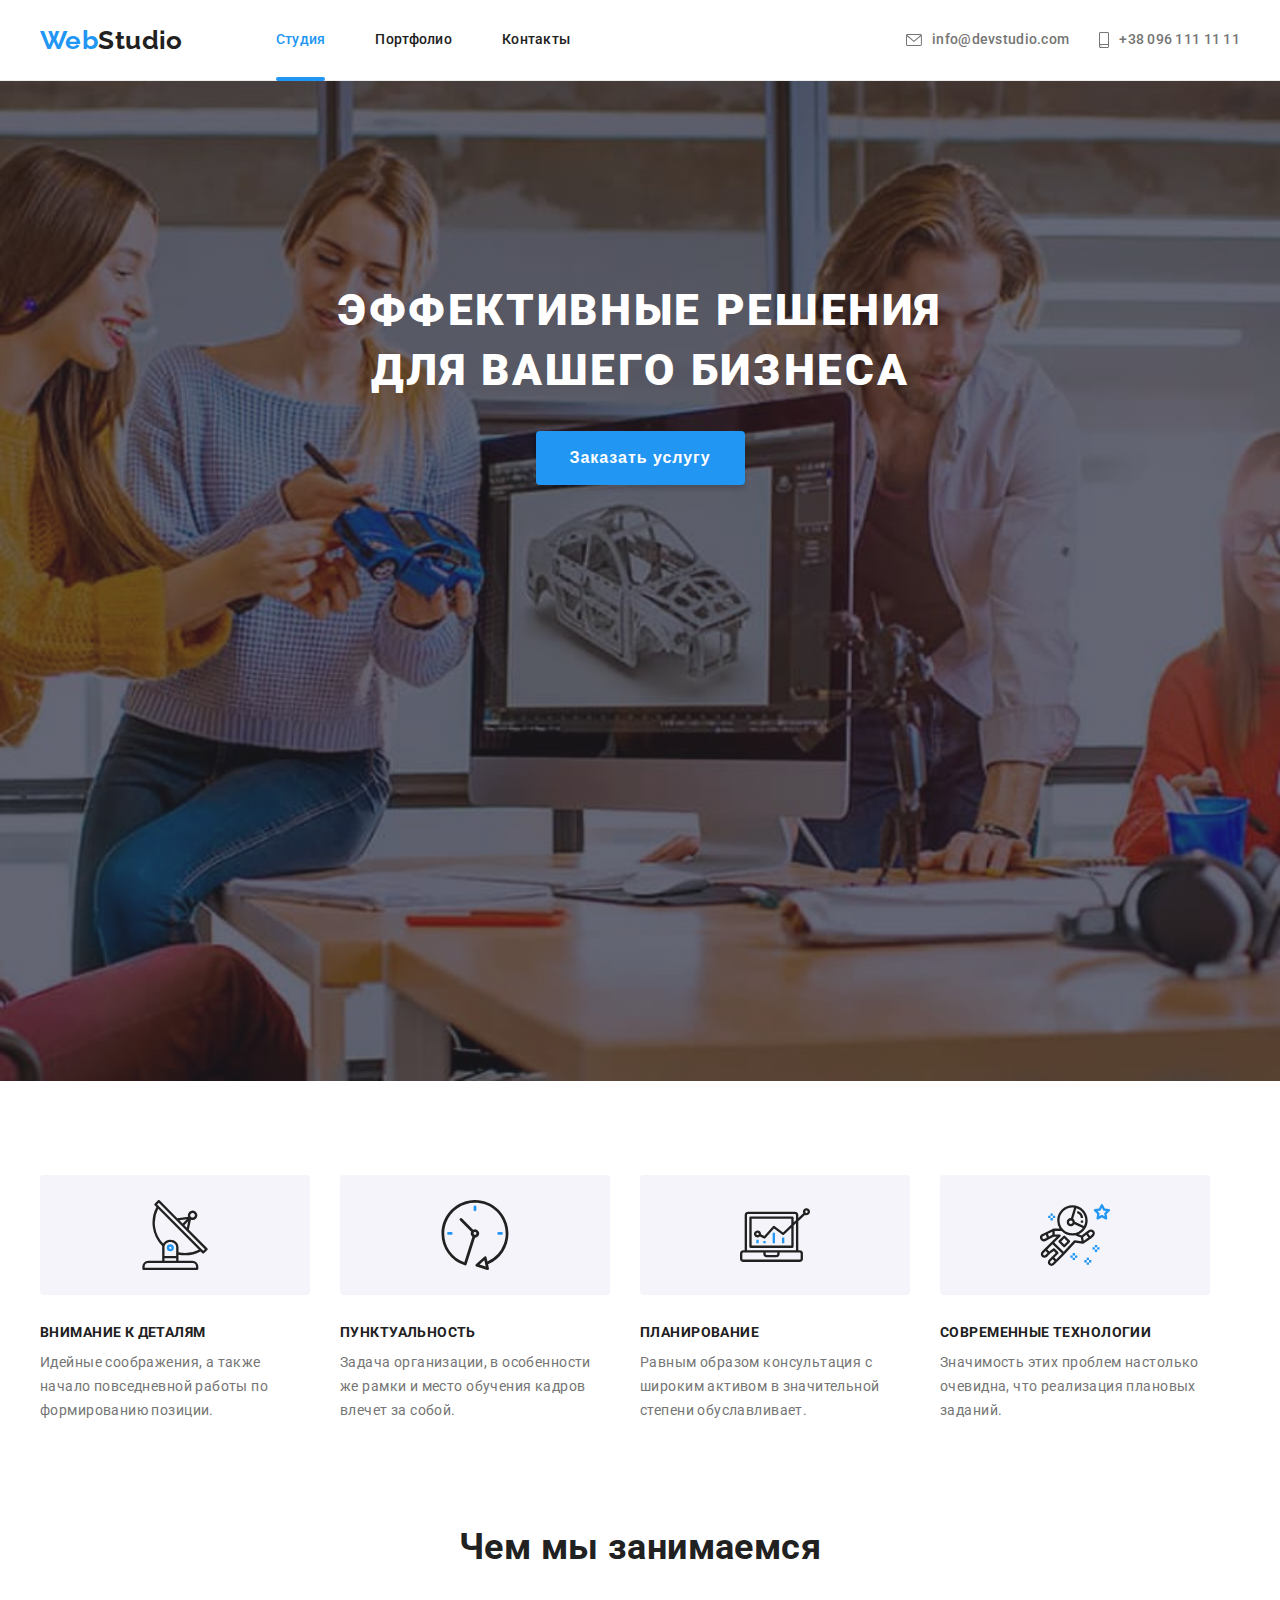
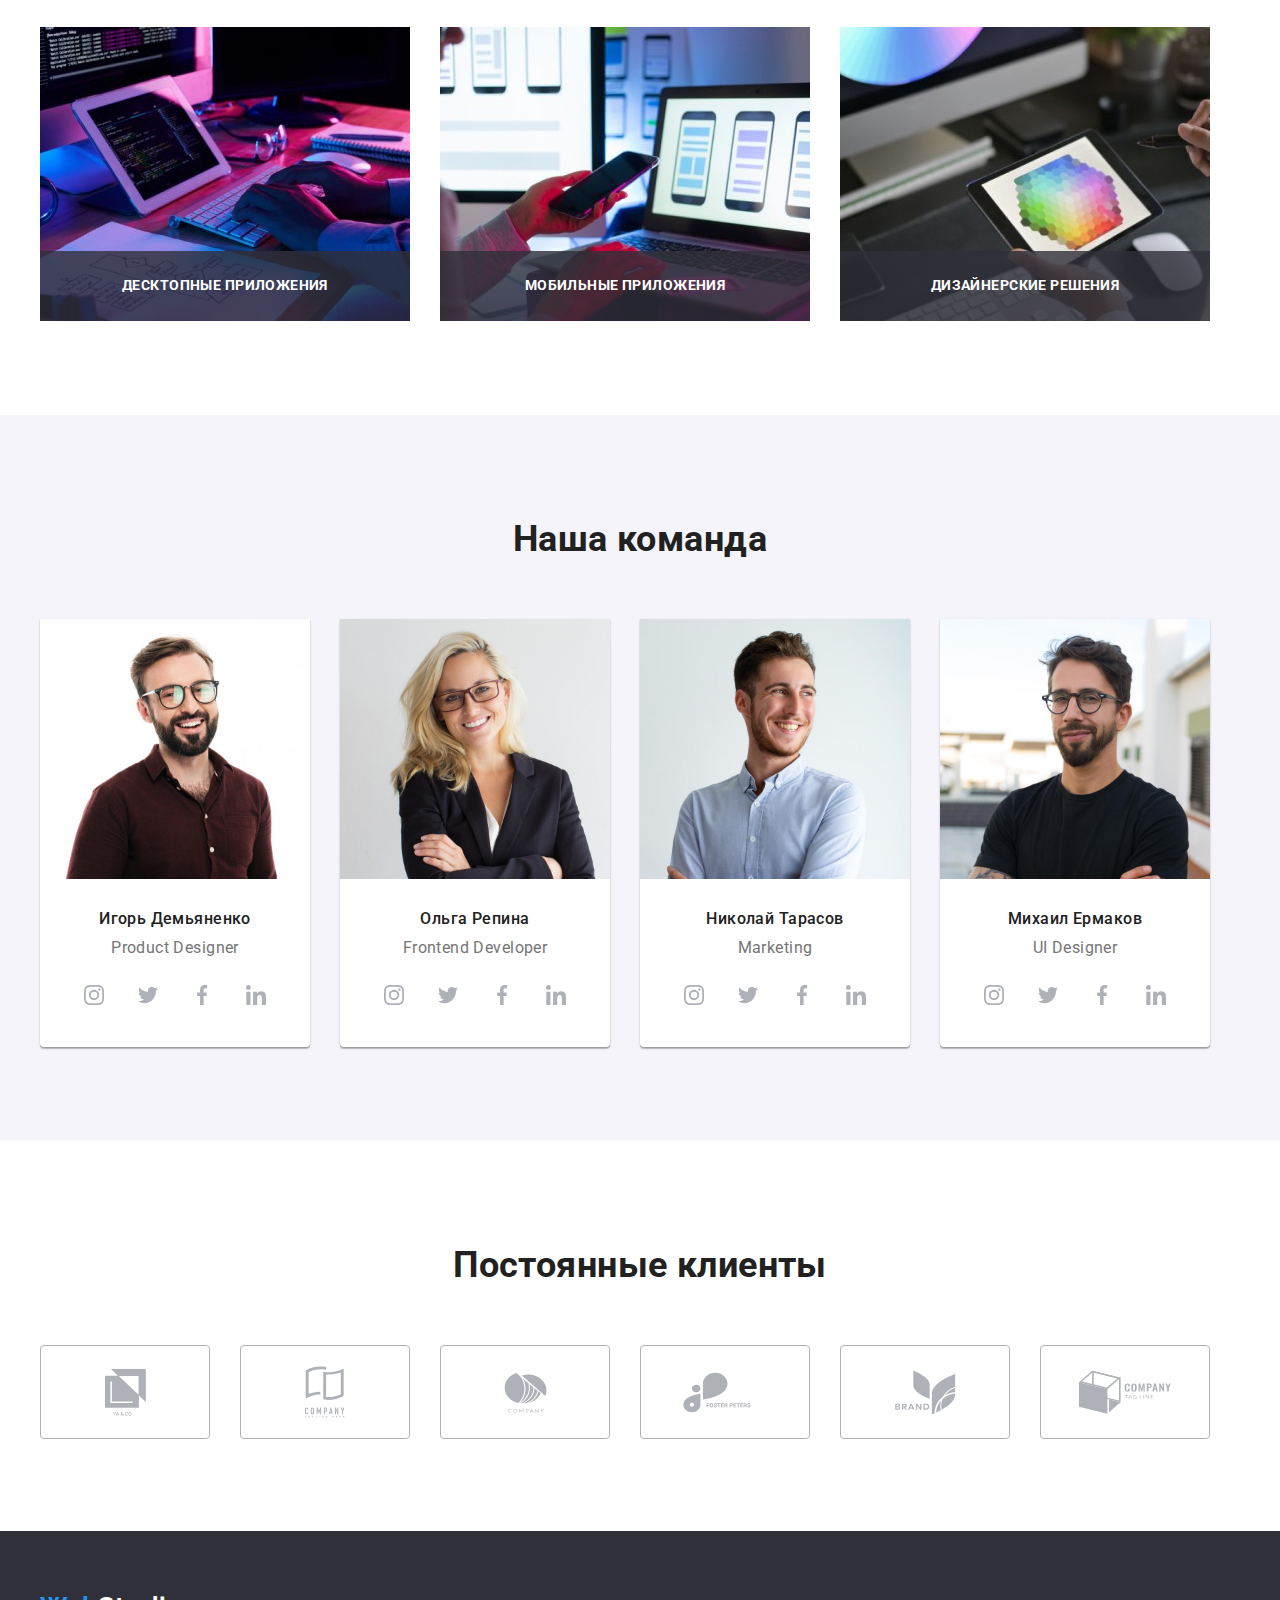
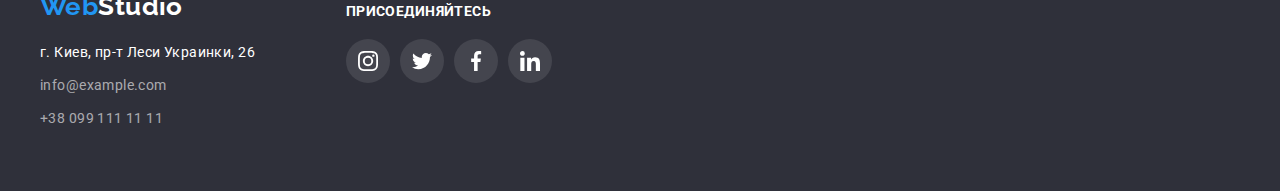
==== index.html @ b4128821 "add files from previous HW" ====
<!DOCTYPE html>
<html lang="ru">
  <head>
    <meta charset="UTF-8" />
    <meta http-equiv="X-UA-Compatible" content="IE=edge" />
    <meta name="viewport" content="width=device-width, initial-scale=1.0" />
    <title>WebStudio</title>
    <link rel="preconnect" href="https://fonts.gstatic.com" />
    <link
      href="https://fonts.googleapis.com/css2?family=Raleway:wght@700&family=Roboto:wght@400;500;700;900&display=swap"
      rel="stylesheet"
    />
    <link
      rel="stylesheet"
      href="https://cdnjs.cloudflare.com/ajax/libs/modern-normalize/1.0.0/modern-normalize.min.css"
      integrity="sha512-ISS7cAi1PEhQ8jnbJpJZMd29NlhNj4AWYyLOSp2CE/CsHxTCu+r+t0D2yoJudVrd0/8fTVPUVDzY5Tvli75u/g=="
      crossorigin="anonymous"
    />
    <link rel="stylesheet" href="./css/styles.css" />
  </head>
  <body>
    <header>
      <div class="container">
        <nav class="header-nav">
          <!-- logo -->
          <a class="logo" href="./index.html" lang="en"
            ><span>Web</span>Studio</a
          >
          <ul class="link-list">
            <li class="item">
              <a class="link current" href="./index.html">Студия</a>
            </li>
            <li class="item">
              <a class="link" href="./portfolio.html">Портфолио</a>
            </li>
            <li class="item"><a class="link" href="">Контакты</a></li>
          </ul>
        </nav>
        <!-- contacts -->
        <ul class="header-contacts">
          <li class="item">
            <a class="link" href="mailto:info@devstudio.com">
              <svg class="contacts-icon" width="16" height="12">
                <use href="./images/icons.svg#envelope"></use>
              </svg>
              info@devstudio.com</a
            >
          </li>
          <li class="item">
            <a class="link" href="tel:+380961111111">
              <svg class="contacts-icon" width="10" height="16">
                <use href="./images/icons.svg#smartphone"></use>
              </svg>
              +38 096 111 11 11</a
            >
          </li>
        </ul>
      </div>
    </header>

    <!-- main content -->
    <main>
      <!-- hero-section -->
      <section class="hero">
        <div class="hero-bg">
          <h1 class="hero-title">
            Эффективные решения<br />для вашего бизнеса
          </h1>
          <button class="btn hero-btn" type="button" data-modal-open>
            Заказать услугу
          </button>
        </div>
      </section>

      <!-- our features -->
      <section class="section features">
        <div class="container">
          <h2 class="visually-hidden">Наши особенности</h2>
          <ul class="features-list">
            <li class="feature">
              <div class="thumb">
                <svg class="feature-icon">
                  <use href="./images/icons.svg#antenna"></use>
                </svg>
              </div>
              <h3 class="feature-title">Внимание к деталям</h3>
              <p class="feature-text">
                Идейные соображения, а также начало повседневной работы по
                формированию позиции.
              </p>
            </li>
            <li class="feature icon-clock">
              <div class="thumb">
                <svg class="feature-icon">
                  <use href="./images/icons.svg#clock"></use>
                </svg>
              </div>
              <h3 class="feature-title">Пунктуальность</h3>
              <p class="feature-text">
                Задача организации, в особенности же рамки и место обучения
                кадров влечет за собой.
              </p>
            </li>
            <li class="feature icon-diagram">
              <div class="thumb">
                <svg class="feature-icon">
                  <use href="./images/icons.svg#diagram"></use>
                </svg>
              </div>
              <h3 class="feature-title">Планирование</h3>
              <p class="feature-text">
                Равным образом консультация с широким активом в значительной
                степени обуславливает.
              </p>
            </li>
            <li class="feature icon-astronaut">
              <div class="thumb">
                <svg class="feature-icon">
                  <use href="./images/icons.svg#astronaut"></use>
                </svg>
              </div>
              <h3 class="feature-title">Современные технологии</h3>
              <p class="feature-text">
                Значимость этих проблем настолько очевидна, что реализация
                плановых заданий.
              </p>
            </li>
          </ul>
        </div>
      </section>

      <!-- what we do -->
      <section class="section work">
        <div class="container">
          <h2 class="section-title">Чем мы занимаемся</h2>
          <ul class="works-list">
            <li class="works-list-item">
              <img
                src="./images/what-we-do/what-we-do-1.jpg"
                alt="Десктопные приложения"
                width="370"
              />
              <p class="works-list-title">Десктопные приложения</p>
            </li>
            <li class="works-list-item">
              <img
                src="./images/what-we-do/what-we-do-2.jpg"
                alt="Мобильные приложения"
                width="370"
              />
              <p class="works-list-title">Мобильные приложения</p>
            </li>
            <li class="works-list-item">
              <img
                src="./images/what-we-do/what-we-do-3.jpg"
                alt="Дизайнерские решения"
                width="370"
              />
              <p class="works-list-title">Дизайнерские решения</p>
            </li>
          </ul>
        </div>
      </section>

      <!-- our team -->
      <section class="section members">
        <div class="container">
          <h2 class="section-title">Наша команда</h2>
          <ul class="members-list">
            <li class="member-card">
              <img
                class="member-photo"
                src="./images/our-team/our-team-1.jpg"
                alt="фото Игоря Демьяненко"
                width="270"
              />
              <h3 class="member-name">Игорь Демьяненко</h3>
              <p lang="en" class="member-function">Product Designer</p>
              <ul class="social-links-list">
                <li>
                  <a href="" class="social-link">
                    <svg class="social-link-icon" width="20" height="20">
                      <use href="./images/icons.svg#instagram"></use>
                    </svg>
                  </a>
                </li>
                <li>
                  <a href="" class="social-link">
                    <svg class="social-link-icon" width="20" height="20">
                      <use href="./images/icons.svg#twitter"></use>
                    </svg>
                  </a>
                </li>
                <li>
                  <a href="" class="social-link">
                    <svg class="social-link-icon" width="20" height="20">
                      <use href="./images/icons.svg#facebook"></use>
                    </svg>
                  </a>
                </li>
                <li>
                  <a href="" class="social-link">
                    <svg class="social-link-icon" width="20" height="20">
                      <use href="./images/icons.svg#linkedin"></use>
                    </svg>
                  </a>
                </li>
              </ul>
            </li>
            <li class="member-card">
              <img
                class="member-photo"
                src="./images/our-team/our-team-2.jpg"
                alt="фото Ольги Репиной"
                width="270"
              />
              <h3 class="member-name">Ольга Репина</h3>
              <p lang="en" class="member-function">Frontend Developer</p>
              <ul class="social-links-list">
                <li>
                  <a href="" class="social-link">
                    <svg class="social-link-icon" width="20" height="20">
                      <use href="./images/icons.svg#instagram"></use>
                    </svg>
                  </a>
                </li>
                <li>
                  <a href="" class="social-link">
                    <svg class="social-link-icon" width="20" height="20">
                      <use href="./images/icons.svg#twitter"></use>
                    </svg>
                  </a>
                </li>
                <li>
                  <a href="" class="social-link">
                    <svg class="social-link-icon" width="20" height="20">
                      <use href="./images/icons.svg#facebook"></use>
                    </svg>
                  </a>
                </li>
                <li>
                  <a href="" class="social-link">
                    <svg class="social-link-icon" width="20" height="20">
                      <use href="./images/icons.svg#linkedin"></use>
                    </svg>
                  </a>
                </li>
              </ul>
            </li>
            <li class="member-card">
              <img
                class="member-photo"
                src="./images/our-team/our-team-3.jpg"
                alt="фото Николая Тарасова"
                width="270"
              />
              <h3 class="member-name">Николай Тарасов</h3>
              <p lang="en" class="member-function">Marketing</p>
              <ul class="social-links-list">
                <li>
                  <a href="" class="social-link">
                    <svg class="social-link-icon" width="20" height="20">
                      <use href="./images/icons.svg#instagram"></use>
                    </svg>
                  </a>
                </li>
                <li>
                  <a href="" class="social-link">
                    <svg class="social-link-icon" width="20" height="20">
                      <use href="./images/icons.svg#twitter"></use>
                    </svg>
                  </a>
                </li>
                <li>
                  <a href="" class="social-link">
                    <svg class="social-link-icon" width="20" height="20">
                      <use href="./images/icons.svg#facebook"></use>
                    </svg>
                  </a>
                </li>
                <li>
                  <a href="" class="social-link">
                    <svg class="social-link-icon" width="20" height="20">
                      <use href="./images/icons.svg#linkedin"></use>
                    </svg>
                  </a>
                </li>
              </ul>
            </li>
            <li class="member-card">
              <img
                class="member-photo"
                src="./images/our-team/our-team-4.jpg"
                alt="фото Михаила Ермакова"
                width="270"
              />
              <h3 class="member-name">Михаил Ермаков</h3>
              <p class="member-function" lang="en">UI Designer</p>
              <ul class="social-links-list">
                <li>
                  <a href="" class="social-link">
                    <svg class="social-link-icon" width="20" height="20">
                      <use href="./images/icons.svg#instagram"></use>
                    </svg>
                  </a>
                </li>
                <li>
                  <a href="" class="social-link">
                    <svg class="social-link-icon" width="20" height="20">
                      <use href="./images/icons.svg#twitter"></use>
                    </svg>
                  </a>
                </li>
                <li>
                  <a href="" class="social-link">
                    <svg class="social-link-icon" width="20" height="20">
                      <use href="./images/icons.svg#facebook"></use>
                    </svg>
                  </a>
                </li>
                <li>
                  <a href="" class="social-link">
                    <svg class="social-link-icon" width="20" height="20">
                      <use href="./images/icons.svg#linkedin"></use>
                    </svg>
                  </a>
                </li>
              </ul>
            </li>
          </ul>
        </div>
      </section>

      <!-- our clients -->
      <section class="section clients">
        <div class="container">
          <h2 class="section-title">Постоянные клиенты</h2>
          <ul class="clients-list">
            <li class="client-item">
              <a href="" class="client-link">
                <svg class="client-icon" width="41" height="47">
                  <use href="./images/icons.svg#client-1"></use>
                </svg>
              </a>
            </li>
            <li class="client-item">
              <a href="" class="client-link">
                <svg class="client-icon" width="40" height="52">
                  <use href="./images/icons.svg#client-2"></use>
                </svg>
              </a>
            </li>
            <li class="client-item">
              <a href="" class="client-link">
                <svg class="client-icon" width="43" height="41">
                  <use href="./images/icons.svg#client-3"></use>
                </svg>
              </a>
            </li>
            <li class="client-item">
              <a href="" class="client-link">
                <svg class="client-icon" width="84" height="41">
                  <use href="./images/icons.svg#client-4"></use>
                </svg>
              </a>
            </li>
            <li class="client-item">
              <a href="" class="client-link">
                <svg class="client-icon" width="63" height="45">
                  <use href="./images/icons.svg#client-5"></use>
                </svg>
              </a>
            </li>
            <li class="client-item">
              <a href="" class="client-link">
                <svg class="client-icon" width="94" height="44">
                  <use href="./images/icons.svg#client-6"></use>
                </svg>
              </a>
            </li>
          </ul>
        </div>
      </section>
    </main>

    <footer>
      <div class="container">
        <div class="wrapper">
          <div class="addresses">
            <!-- logo -->
            <a class="logo" href="./index.html" lang="en"
              ><span>Web</span>Studio</a
            >
            <!-- our contacts -->
            <address>
              <ul class="contacts-list">
                <li>
                  <a
                    class="link contact-map"
                    href="https://goo.gl/maps/neQX7SjU9CnfQopdA"
                    target="_blank"
                    rel="noreferrer noopener"
                  >
                    г. Киев, пр-т Леси Украинки, 26
                  </a>
                </li>
                <li>
                  <a class="link contact-email" href="mailto:info@example.com">
                    info@example.com
                  </a>
                </li>
                <li>
                  <a class="link contact-phone" href="tel:+380991111111">
                    +38 099 111 11 11
                  </a>
                </li>
              </ul>
            </address>
          </div>
          <div class="social">
            <p class="social-title">Присоединяйтесь</p>
            <ul class="social-links-list">
              <li>
                <a href="" class="social-link">
                  <svg class="social-link-icon" width="20" height="20">
                    <use href="./images/icons.svg#instagram"></use>
                  </svg>
                </a>
              </li>
              <li>
                <a href="" class="social-link">
                  <svg class="social-link-icon" width="20" height="20">
                    <use href="./images/icons.svg#twitter"></use>
                  </svg>
                </a>
              </li>
              <li>
                <a href="" class="social-link">
                  <svg class="social-link-icon" width="20" height="20">
                    <use href="./images/icons.svg#facebook"></use>
                  </svg>
                </a>
              </li>
              <li>
                <a href="" class="social-link">
                  <svg class="social-link-icon" width="20" height="20">
                    <use href="./images/icons.svg#linkedin"></use>
                  </svg>
                </a>
              </li>
            </ul>
          </div>
        </div>
      </div>
    </footer>

    <!-- modal window -->
    <div class="backdrop is-hidden" data-modal>
      <div class="modal">
        <button class="modal-close-btn" type="button" data-modal-close>
          <svg class="close-icon" width="11" height="11">
            <use href="./images/icons.svg#close"></use>
          </svg>
        </button>
      </div>
    </div>

    <script src="./js/modal.js"></script>
  </body>
</html>
---- css/styles.css ----
:root {
  --main-color: #212121;
  --second-color: #757575;
  --accent-color: #2196f3;
  --white-color: #fff;
  --bg-dark: #2f303a;
  --btn-hover: #188ce8;
  --bg-our-team: #f5f4fa;
  --bg-filter-btn: #f5f4fa;
  --brd-card-title: #eeeeee;
  --icon-color: #afb1b8;
  --timing-function: cubic-bezier(0.4, 0, 0.2, 1);
  --trans-duration: 250ms;
}

/*========== common =========== */
body {
  margin: 0;

  font-family: Roboto, sans-serif;
  font-size: 14px;
  color: var(--main-color);
  letter-spacing: 0.03em;

  background-color: var(--white-color);
}

ul {
  list-style: none;
  margin-top: 0;
  margin-bottom: 0;
  padding-left: 0;
}

h1,
h2,
h3,
h4,
h5,
h6,
p {
  margin-top: 0;
  margin-bottom: 0;
}

a {
  text-decoration: none;
}

img {
  display: block;
}

.container {
  margin-left: auto;
  margin-right: auto;
  padding-left: 15px;
  padding-right: 15px;
  width: 1200px;
}

.btn {
  border-radius: 4px;
  padding: 6px 22px;
  cursor: pointer;
  border-color: transparent;
}

.section {
  padding-top: 94px;
  padding-bottom: 94px;
}

.section-title {
  margin-bottom: 50px;

  font-size: 36px;
  line-height: 1.67;
  text-align: center;
}

.visually-hidden:not(:focus):not(:active) {
  position: absolute;

  width: 1px;
  height: 1px;
  margin: -1px;
  border: 0;
  padding: 0;

  white-space: nowrap;
  clip-path: inset(100%);
  clip: rect(0 0 0 0);
  overflow: hidden;
}

/* =========== Logo =============== */
.logo {
  display: block;
  margin-right: 93px;

  font-family: 'Raleway', sans-serif;
  font-weight: 700;
  font-size: 26px;
  color: var(--main-color);

  transform: scale(1);
  transition: transform var(--trans-duration) var(--timing-function);
}

.logo span {
  color: var(--accent-color);
}

.logo:hover,
.logo:focus {
  transform: scale(1.2);
}

/* ============== header ============= */
header {
  border-bottom: 1px solid #ececec;
}

header .container {
  display: flex;
  align-items: center;
}

.header-nav {
  display: flex;
  align-items: center;
}

.header-nav .link-list {
  display: flex;
  align-items: center;
}

.link-list .item:not(:last-child) {
  margin-right: 50px;
}

.link-list .current::after {
  content: '';
  position: absolute;
  display: block;
  bottom: -1px;
  left: 0;
  width: 100%;
  height: 4px;
  border-radius: 2px;
  background-color: var(--accent-color);
}

.link-list .link,
.header-contacts .link {
  font-size: 14px;
  font-weight: 500;
  line-height: 1.14;
  letter-spacing: 0.02em;

  padding-top: 32px;
  padding-bottom: 32px;

  transition: color var(--trans-duration) var(--timing-function);
}

.link-list .link {
  display: block;
  color: var(--main-color);
}

.header-nav .current {
  position: relative;
  color: var(--accent-color);
}

.header-contacts {
  display: flex;
  align-items: center;
  margin-left: auto;
}

.header-contacts .link {
  display: flex;
  align-items: center;

  color: var(--second-color);
}

.header-contacts .item:not(:last-child) {
  margin-right: 30px;
}

.contacts-icon {
  margin-right: 10px;
  fill: currentColor;
}

.link-list .link:focus,
.link-list .link:hover,
.header-contacts .link:focus,
.header-contacts .link:hover {
  color: var(--accent-color);
}

/* ============ hero ================ */
.hero {
  background-color: var(--bg-dark);
}

.hero .hero-bg {
  margin-left: auto;
  margin-right: auto;
  padding-top: 200px;
  padding-bottom: 200px;
  height: 600px;
  max-width: 1600px;

  background-image: linear-gradient(
      rgba(47, 48, 58, 0.4),
      rgba(47, 48, 58, 0.4)
    ),
    url('../images/hero/hero-bg.jpg');
  background-size: cover;
  background-position: center;
}

.hero-title {
  margin-bottom: 30px;

  font-size: 44px;
  font-weight: 900;
  line-height: 1.36;
  letter-spacing: 0.06em;
  text-align: center;
  text-transform: uppercase;
  color: var(--white-color);
}

.hero-btn {
  display: block;
  margin-left: auto;
  margin-right: auto;

  font-size: 16px;
  font-weight: 700;
  line-height: 1.87;
  letter-spacing: 0.06em;
  color: var(--white-color);

  background-color: var(--accent-color);
  padding: 10px 32px;
  box-shadow: 0px 4px 4px rgba(0, 0, 0, 0.15);

  transition: background-color var(--trans-duration) var(--timing-function);
}

.hero .btn:hover,
.hero .btn:focus {
  background-color: var(--btn-hover);
}

/* ============ features =============== */
.features {
  padding-bottom: 47px;
}

.features-list {
  display: flex;
}

.feature {
  max-width: 270px;
}

.features-list .feature:not(:last-child) {
  margin-right: 30px;
}

.feature .thumb {
  height: 120px;
  margin-bottom: 30px;
  border-radius: 4px;
  display: flex;
  justify-content: center;
  align-items: center;

  background-color: var(--bg-filter-btn);
}

.feature-icon {
  width: 70px;
  height: 70px;
}

.feature-title {
  margin-bottom: 10px;

  font-size: 14px;
  font-weight: 700;
  line-height: 1.14;
  text-transform: uppercase;
}

.feature-text {
  line-height: 1.71;
  color: var(--second-color);
}

/* ============== work ================== */
.work {
  padding-top: 47px;
}

/* позиционирование в сетке
 отрицательными маржинами */
.works-list {
  display: flex;
  flex-wrap: wrap;
  margin-top: -30px;
  margin-left: -30px;
}

.works-list-item {
  position: relative;
  margin-top: 30px;
  margin-left: 30px;
}

.works-list-title {
  position: absolute;
  bottom: 0;
  left: 0;

  width: 100%;
  height: 70px;
  display: flex;
  justify-content: center;
  align-items: center;

  font-weight: 700;
  line-height: 1.14;
  text-transform: uppercase;
  color: var(--white-color);

  background-color: rgba(47, 48, 58, 0.8);
}

/* ============= our team =============== */
.members {
  background-color: var(--bg-our-team);
}

.members-list {
  display: flex;
  flex-wrap: wrap;
  margin-left: -30px;
  margin-top: -30px;
}

.member-card {
  width: 270px;
  margin-left: 30px;
  margin-top: 30px;
  border-radius: 0px 0px 4px 4px;

  padding-bottom: 30px;
  background-color: var(--white-color);

  box-shadow: 0px 1px 3px rgba(0, 0, 0, 0.12), 0px 1px 1px rgba(0, 0, 0, 0.14),
    0px 2px 1px rgba(0, 0, 0, 0.2);
}

.member-photo {
  margin-bottom: 30px;
}

.members .member-name {
  margin-bottom: 10px;

  font-size: 16px;
  font-weight: 500;
  line-height: 1.19;
  text-align: center;
}

.members .member-function {
  margin-bottom: 16px;

  font-size: 16px;
  color: var(--second-color);
  line-height: 1.19;
  text-align: center;
}

.social-links-list {
  display: flex;
  justify-content: center;
}

.social-links-list li:not(:last-child) {
  margin-right: 10px;
}

.social-link {
  display: flex;
  width: 44px;
  height: 44px;
  border-radius: 50%;

  transition: background-color var(--trans-duration) var(--timing-function);
}

.social-link-icon {
  margin: auto;
  fill: var(--icon-color);
  transition: fill 500ms var(--timing-function);
}

.social-link:hover,
.social-link:focus {
  background-color: var(--accent-color);
}

.social-link:hover .social-link-icon,
.social-link:focus .social-link-icon {
  fill: var(--white-color);
}

/* ================ our clients =================== */
.clients-list {
  display: flex;
  flex-wrap: wrap;
  margin-top: -30px;
  margin-left: -30px;
}

.client-item {
  width: 170px;
  height: 92px;
  margin-top: 30px;
  margin-left: 30px;
}

.client-link {
  display: flex;
  height: 100%;
  border: 1px solid var(--icon-color);
  border-radius: 4px;
  transition: border-color var(--trans-duration) var(--timing-function);
}

.client-icon {
  margin: auto;
  fill: var(--icon-color);
  transition: fill var(--trans-duration) var(--timing-function);
}

.client-link:hover,
.client-link:focus {
  border-color: var(--accent-color);
}

.client-link:hover .client-icon,
.client-link:focus .client-icon {
  fill: var(--accent-color);
}

/* ============ footer ================ */
footer {
  padding-top: 60px;
  padding-bottom: 60px;

  background-color: var(--bg-dark);
  color: var(--white-color);
}

.wrapper {
  display: flex;
}

.addresses {
  margin-right: 70px;
}

footer .logo {
  margin-bottom: 20px;

  display: inline-block;
  color: var(--white-color);
}

address {
  font-style: normal;
}

.contacts-list .link {
  line-height: 1.71;

  transition: color var(--trans-duration) var(--timing-function);
}

.contacts-list li:not(:last-child) {
  padding-bottom: 9px;
}

.contact-map {
  color: rgba(255, 255, 255, 1);
}

.contact-email,
.contact-phone {
  color: rgba(255, 255, 255, 0.6);
}

.contacts-list .link:focus,
.contacts-list .link:hover {
  color: var(--accent-color);
}

.social {
  margin-top: 12px;
}
.social-title {
  margin-bottom: 20px;

  font-weight: 700;
  text-transform: uppercase;
}

footer .social-link {
  background-color: rgba(255, 255, 255, 0.1);
}

footer .social-link-icon {
  fill: var(--white-color);
}

/* =============== portfolio ================== */
.portfolio .filter {
  margin-bottom: 50px;
  display: flex;
  justify-content: center;
}

.filter .item:not(:last-child) {
  margin-right: 8px;
}

.portfolio .filter-button {
  font-weight: 500;
  font-size: 16px;
  line-height: 1.62;

  background-color: var(--bg-filter-btn);
  box-shadow: none;

  transition-property: color, background-color, box-shadow;
  transition-duration: var(--trans-duration);
  transition-timing-function: var(--timing-function);
}

.portfolio .filter-button:hover,
.portfolio .filter-button:focus {
  color: var(--white-color);
  background-color: var(--accent-color);
  box-shadow: 0px 3px 1px rgba(0, 0, 0, 0.1), 0px 1px 2px rgba(0, 0, 0, 0.08),
    0px 2px 2px rgba(0, 0, 0, 0.12);
}

.gallery {
  display: flex;
  flex-wrap: wrap;
  margin-bottom: -30px;
}

.gallery-item:not(:nth-child(3n)) {
  margin-right: 30px;
}

.gallery-item {
  position: relative;

  margin-bottom: 30px;
}

.card {
  display: block;

  transition: box-shadow var(--trans-duration) var(--timing-function);
}

.gallery .card:hover,
.gallery .card:focus {
  box-shadow: 0px 1px 1px rgba(0, 0, 0, 0.12), 0px 4px 4px rgba(0, 0, 0, 0.06),
    1px 4px 6px rgba(0, 0, 0, 0.16);
}

.card .box {
  position: relative;

  overflow: hidden;
}

.card-overlay {
  position: absolute;
  top: 0;
  left: 0;

  width: 100%;
  height: 100%;
  /* большой паддинг верхний - ментор Алёна сказала делать по макету */
  padding: 63px 24px 24px;

  background-color: rgba(33, 150, 243, 0.9);
  color: var(--white-color);
  font-size: 18px;
  line-height: 1.56;
  overflow: auto;

  transform: translateY(100%);
  transition: transform var(--trans-duration) var(--timing-function);
}

.gallery .card:hover .card-overlay,
.gallery .card:focus .card-overlay {
  transform: translateY(0);
}

.card-title {
  padding: 20px 24px;
  border: 1px solid var(--brd-card-title);
  border-top: 0;
}

.card .card-name {
  margin-bottom: 4px;

  font-weight: 700;
  font-size: 18px;
  line-height: 2;
  letter-spacing: 0.06em;
  color: var(--main-color);
}

.card .card-text {
  font-size: 16px;
  line-height: 1.87;
  color: var(--second-color);
}

/* ============ modal ====================== */

.backdrop {
  position: fixed;
  top: 0;
  left: 0;
  z-index: 1000;

  width: 100vw;
  height: 100vh;

  background-color: rgba(0, 0, 0, 0.2);

  transition-property: opacity, visibility;
  transition: var(--trans-duration) var(--timing-function);
}

.modal {
  position: absolute;
  top: 50%;
  left: 50%;
  transform: translate(-50%, -50%);

  width: 528px;
  height: 581px;
  border-radius: 4px;

  background-color: var(--white-color);

  box-shadow: 0px 1px 3px rgba(0, 0, 0, 0.12), 0px 1px 1px rgba(0, 0, 0, 0.14),
    0px 2px 1px rgba(0, 0, 0, 0.2);
}

.modal-close-btn {
  position: absolute;
  top: 8px;
  right: 8px;

  width: 30px;
  height: 30px;
  border: 1px solid rgba(0, 0, 0, 0.1);
  border-radius: 50%;
  padding: 0;

  display: flex;
  justify-content: center;
  align-items: center;

  background-color: transparent;
  cursor: pointer;
}

.close-icon {
  fill: var(--main-color);
  transition: fill var(--trans-duration) var(--timing-function);
}

.modal-close-btn:hover .close-icon {
  fill: var(--accent-color);
}

.is-hidden {
  opacity: 0;
  pointer-events: none;
  visibility: hidden;
}
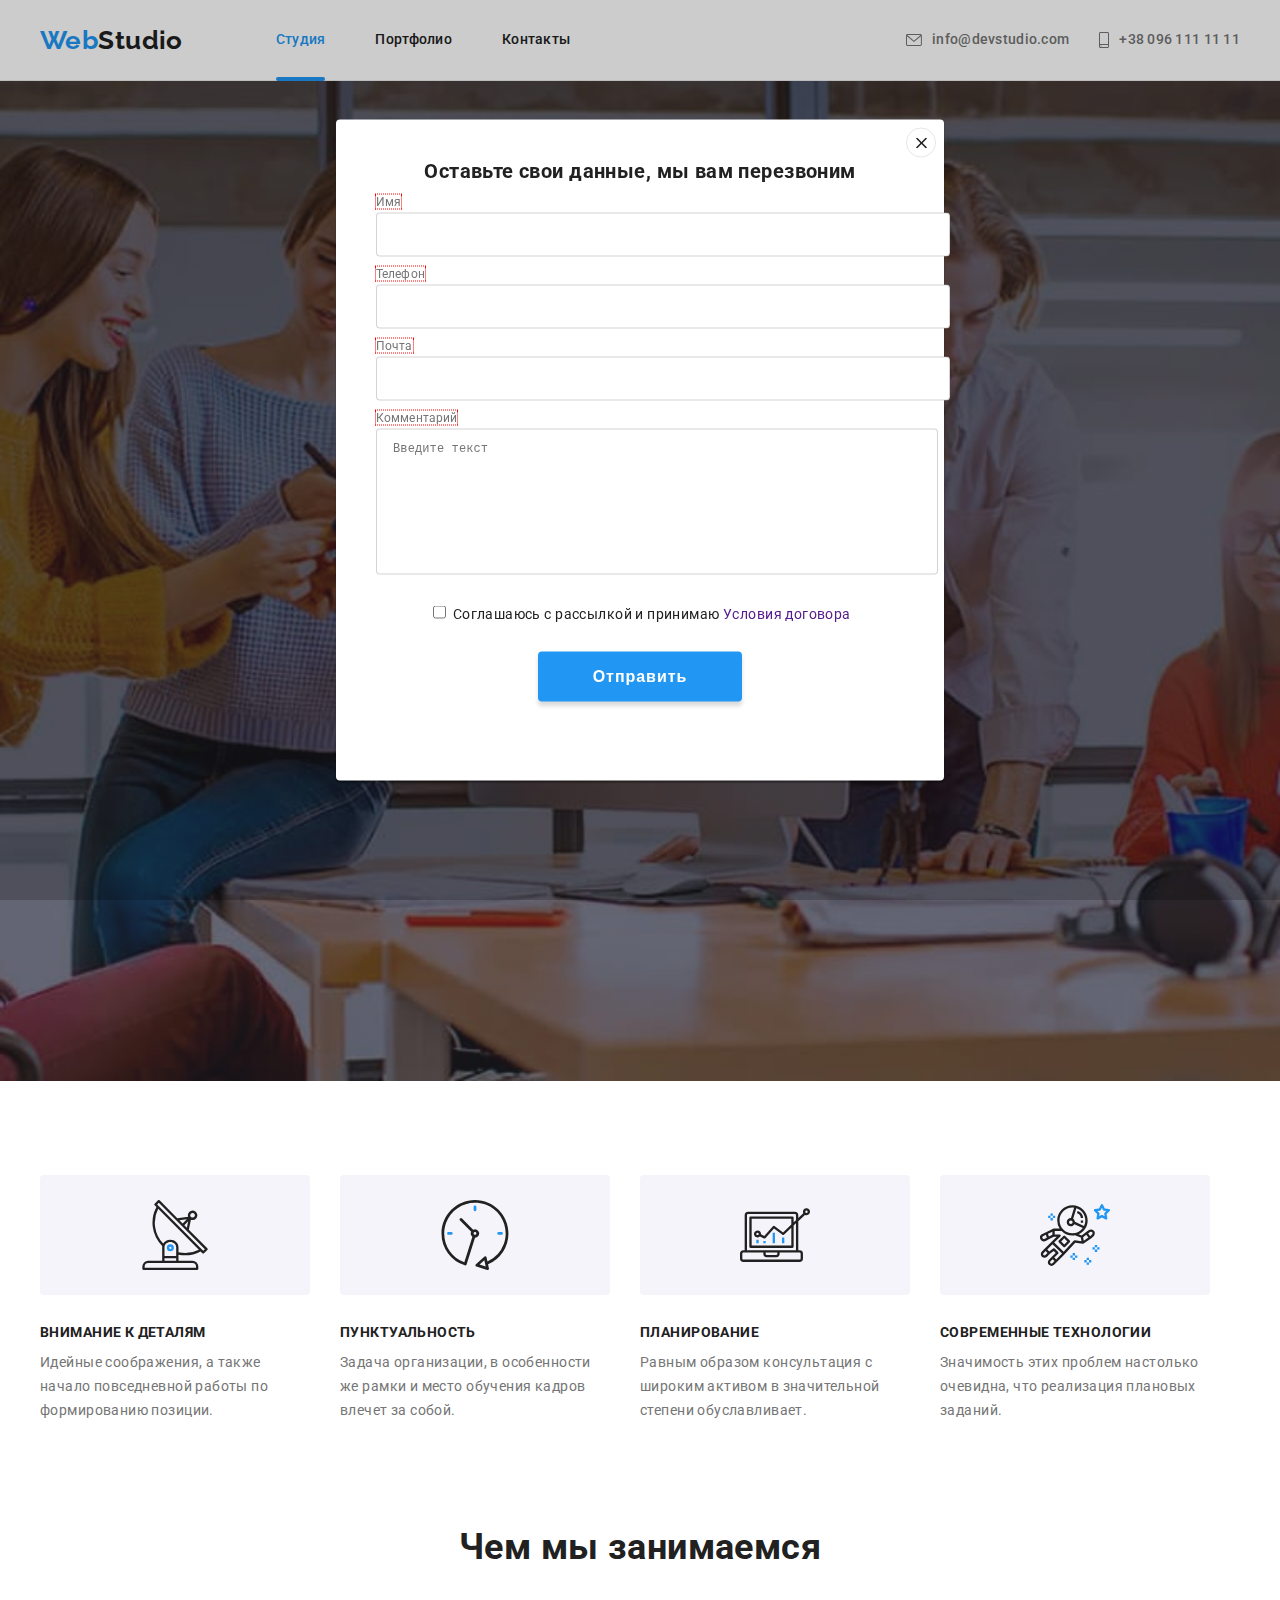
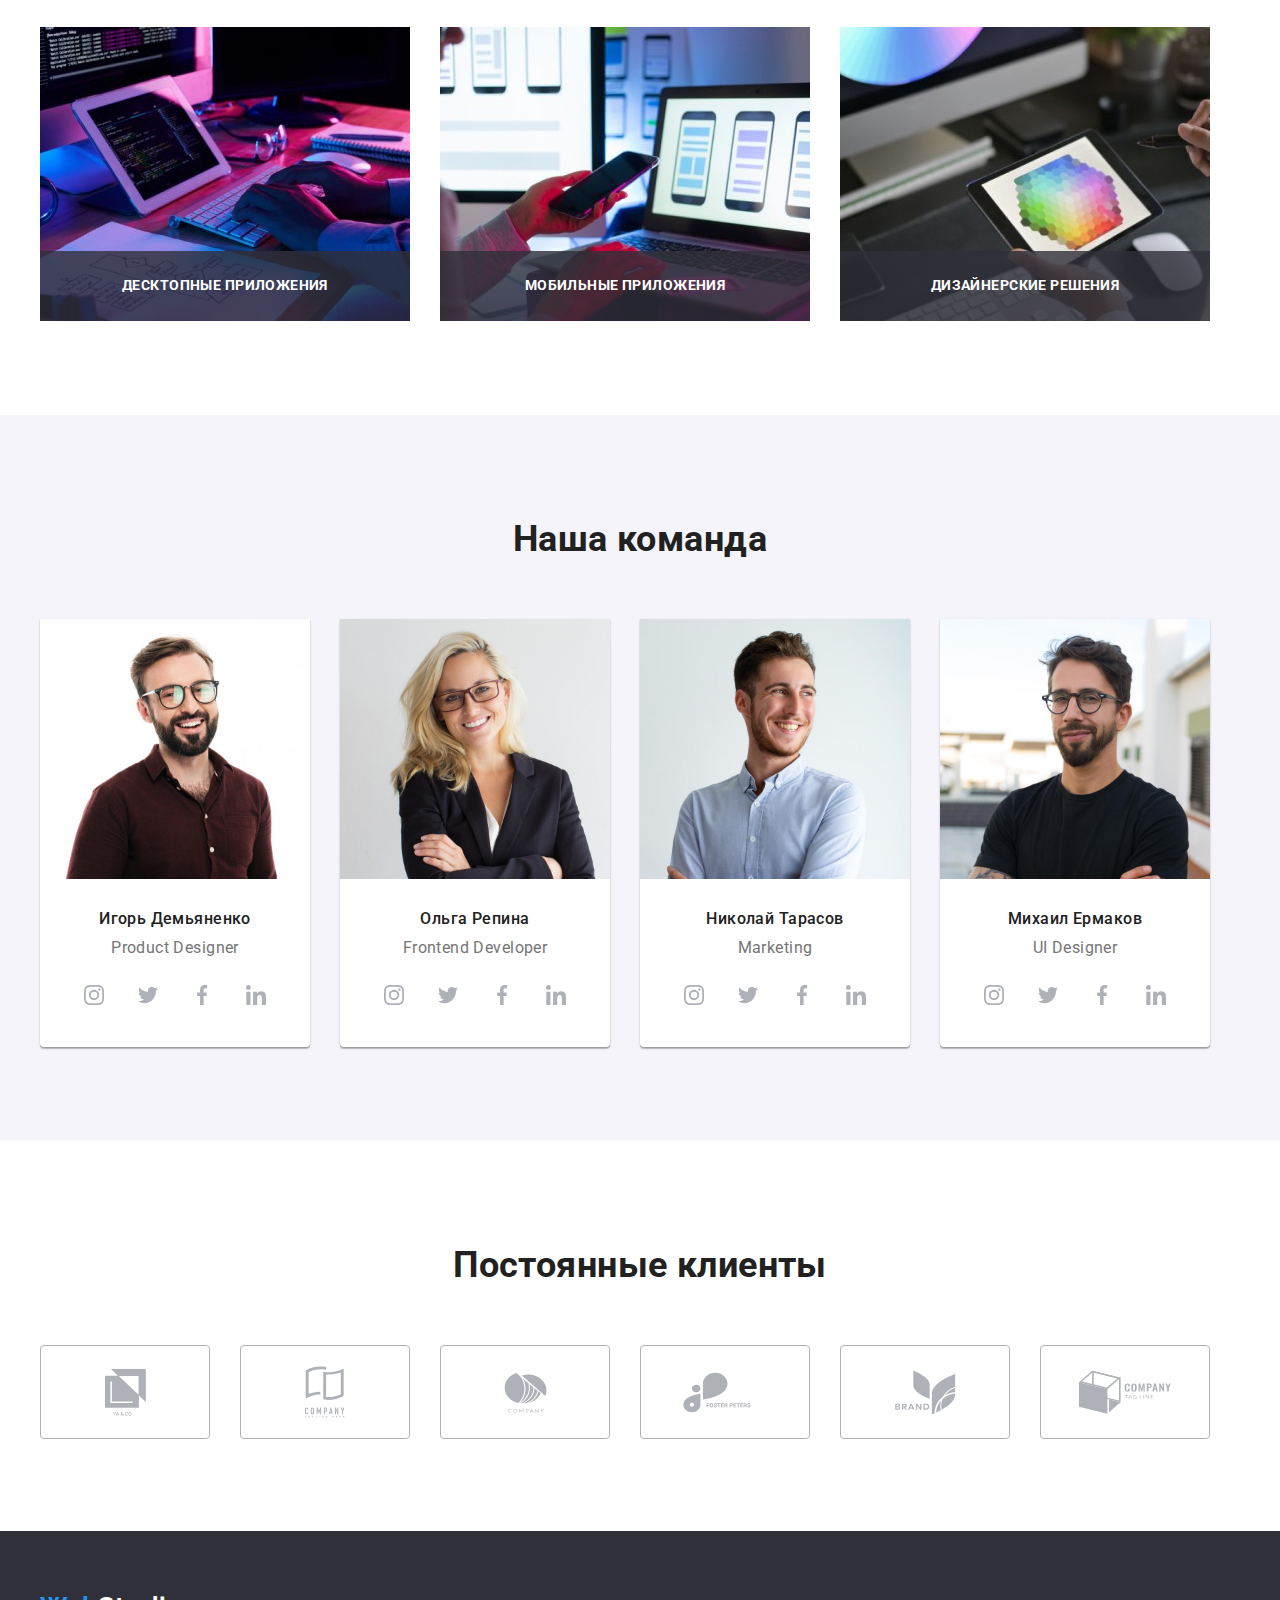
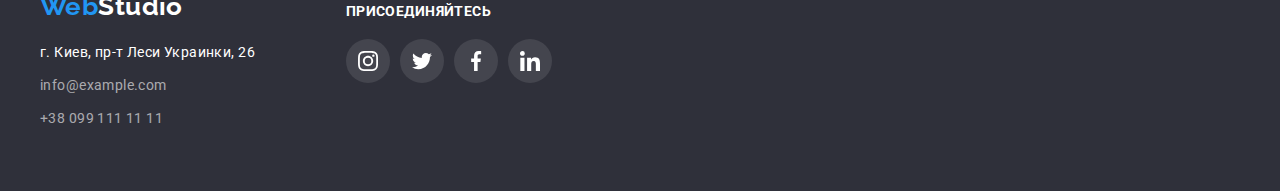
==== commit 4877e039: "add styles for modal" ====
--- a/index.html
+++ b/index.html
@@ -455,13 +455,61 @@
     </footer>
 
     <!-- modal window -->
-    <div class="backdrop is-hidden" data-modal>
+    <!-- <div class="backdrop is-hidden" data-modal> -->
+    <div class="backdrop" data-modal>
       <div class="modal">
         <button class="modal-close-btn" type="button" data-modal-close>
           <svg class="close-icon" width="11" height="11">
             <use href="./images/icons.svg#close"></use>
           </svg>
         </button>
+
+        <p class="modal-title">Оставьте свои данные, мы вам перезвоним</p>
+
+        <form action="" class="form" autocomplete="off">
+          <label class="form-field">
+            <span class="form-label">Имя</span>
+            <input class="form-input" type="text" name="name" />
+            <svg class="form-icon" width="18" height="18">
+              <use href="./images/icons.svg#person"></use>
+            </svg>
+          </label>
+
+          <label class="form-field">
+            <span class="form-label">Телефон</span>
+            <input class="form-input" type="tel" name="phone" id="" />
+            <svg class="form-icon" width="18" height="18">
+              <use href="./images/icons.svg#phone"></use>
+            </svg>
+          </label>
+
+          <label class="form-field">
+            <span class="form-label">Почта</span>
+            <input class="form-input" type="email" name="email" id="" />
+            <svg class="form-icon" width="18" height="18">
+              <use href="./images/icons.svg#email"></use>
+            </svg>
+          </label>
+
+          <label class="form-field">
+            <span class="form-label">Комментарий</span>
+            <textarea
+              class="form-input"
+              name="form-comments"
+              id=""
+              placeholder="Введите текст"
+            ></textarea>
+          </label>
+
+          <div class="agreement">
+            <label class="">
+              <input type="checkbox" name="" id="" value="agree" />
+              <span> Соглашаюсь с рассылкой и принимаю </span>
+            </label>
+            <a href="">Условия договора</a>
+          </div>
+          <button class="btn-submit" type="submit">Отправить</button>
+        </form>
       </div>
     </div>
 
--- a/css/styles.css
+++ b/css/styles.css
@@ -253,6 +253,7 @@
   background-color: var(--accent-color);
   padding: 10px 32px;
   box-shadow: 0px 4px 4px rgba(0, 0, 0, 0.15);
+  border-radius: 4px;
 
   transition: background-color var(--trans-duration) var(--timing-function);
 }
@@ -668,6 +669,12 @@
   transition: var(--trans-duration) var(--timing-function);
 }
 
+.is-hidden {
+  opacity: 0;
+  pointer-events: none;
+  visibility: hidden;
+}
+
 .modal {
   position: absolute;
   top: 50%;
@@ -677,6 +684,7 @@
   width: 528px;
   height: 581px;
   border-radius: 4px;
+  padding: 40px;
 
   background-color: var(--white-color);
 
@@ -712,8 +720,107 @@
   fill: var(--accent-color);
 }
 
-.is-hidden {
-  opacity: 0;
-  pointer-events: none;
-  visibility: hidden;
-}
+/* --------- form ------------ */
+
+.modal-title {
+  margin-bottom: 30px;
+
+  font-weight: 700;
+  font-size: 20px;
+  line-height: 1.15;
+  text-align: center;
+
+  color: var(--main-color);
+}
+
+.form-field {
+  position: relative;
+  display: block;
+
+  margin-bottom: 28px;
+
+  color: red;
+}
+
+.form-field:last-child {
+  margin-bottom: 20px;
+}
+
+.form-input {
+  display: block;
+  width: 100%;
+  height: 40px;
+
+  border: 1px solid rgba(33, 33, 33, 0.2);
+  border-radius: 4px;
+  padding-left: 42px;
+
+  font-size: 12px;
+  line-height: 1.17;
+  letter-spacing: 0.01em;
+  /* color: inherit; */
+
+  background-color: #fff;
+}
+
+textarea.form-input {
+  resize: none;
+  height: 120px;
+
+  padding: 12px 16px;
+  overflow: auto;
+}
+
+.form-label {
+  position: absolute;
+
+  /* display: inline-block; */
+  /* margin-bottom: 4px; */
+  bottom: calc(100% + 4px);
+
+  font-size: 12px;
+  line-height: 1.17;
+  letter-spacing: 0.01em;
+  color: var(--second-color);
+  /* color: inherit; */
+
+  outline: 1px dotted red;
+}
+
+.form-icon {
+  position: absolute;
+  top: 50%;
+  left: 12px;
+  transform: translateY(-50%);
+}
+
+.agreement {
+  text-align: center;
+}
+
+.btn-submit {
+  display: block;
+  margin-left: auto;
+  margin-right: auto;
+  margin-top: 30px;
+
+  border-radius: 4px;
+  border: none;
+
+  font-size: 16px;
+  font-weight: 700;
+  line-height: 1.85;
+  letter-spacing: 0.06em;
+  color: var(--white-color);
+
+  background-color: var(--accent-color);
+  padding: 10px 55px;
+  box-shadow: 0px 4px 4px rgba(0, 0, 0, 0.15);
+
+  transition: background-color var(--trans-duration) var(--timing-function);
+}
+
+.btn-submit:hover,
+.btn-submit:focus {
+  background-color: var(--btn-hover);
+}
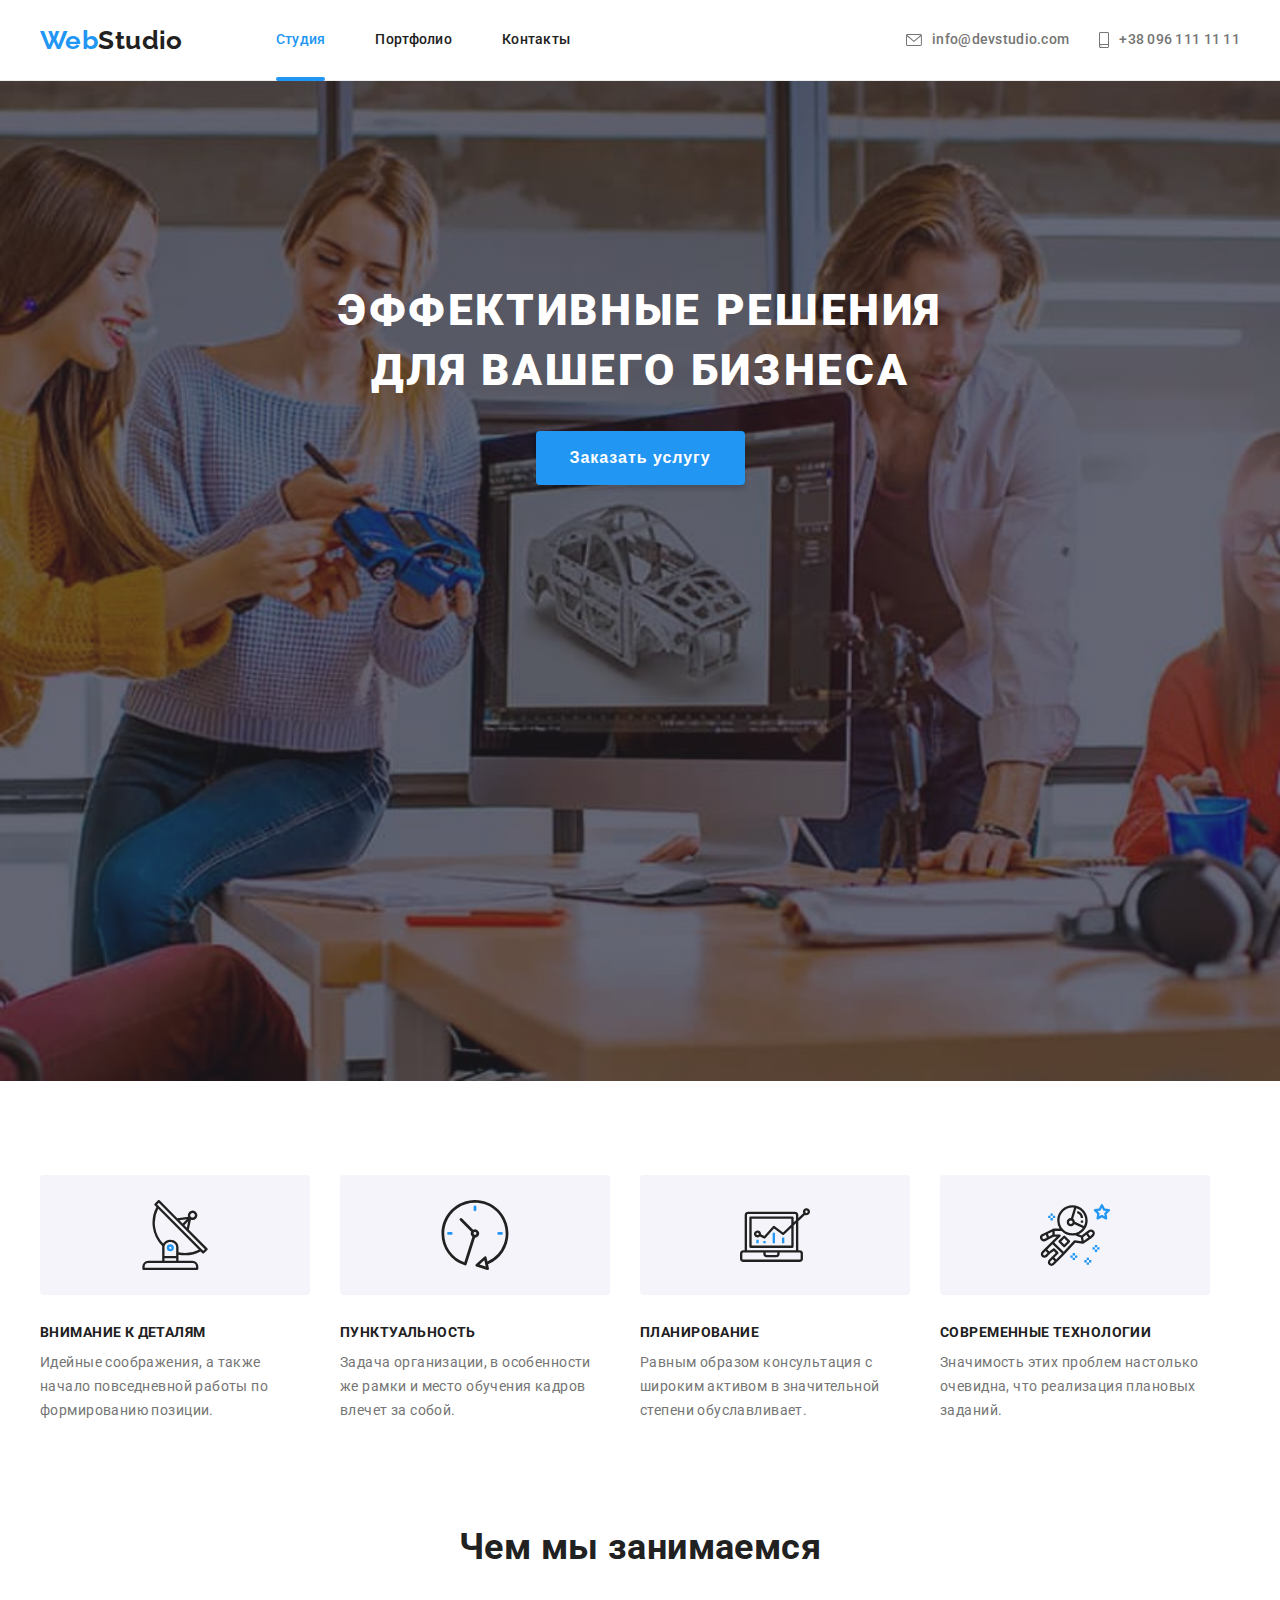
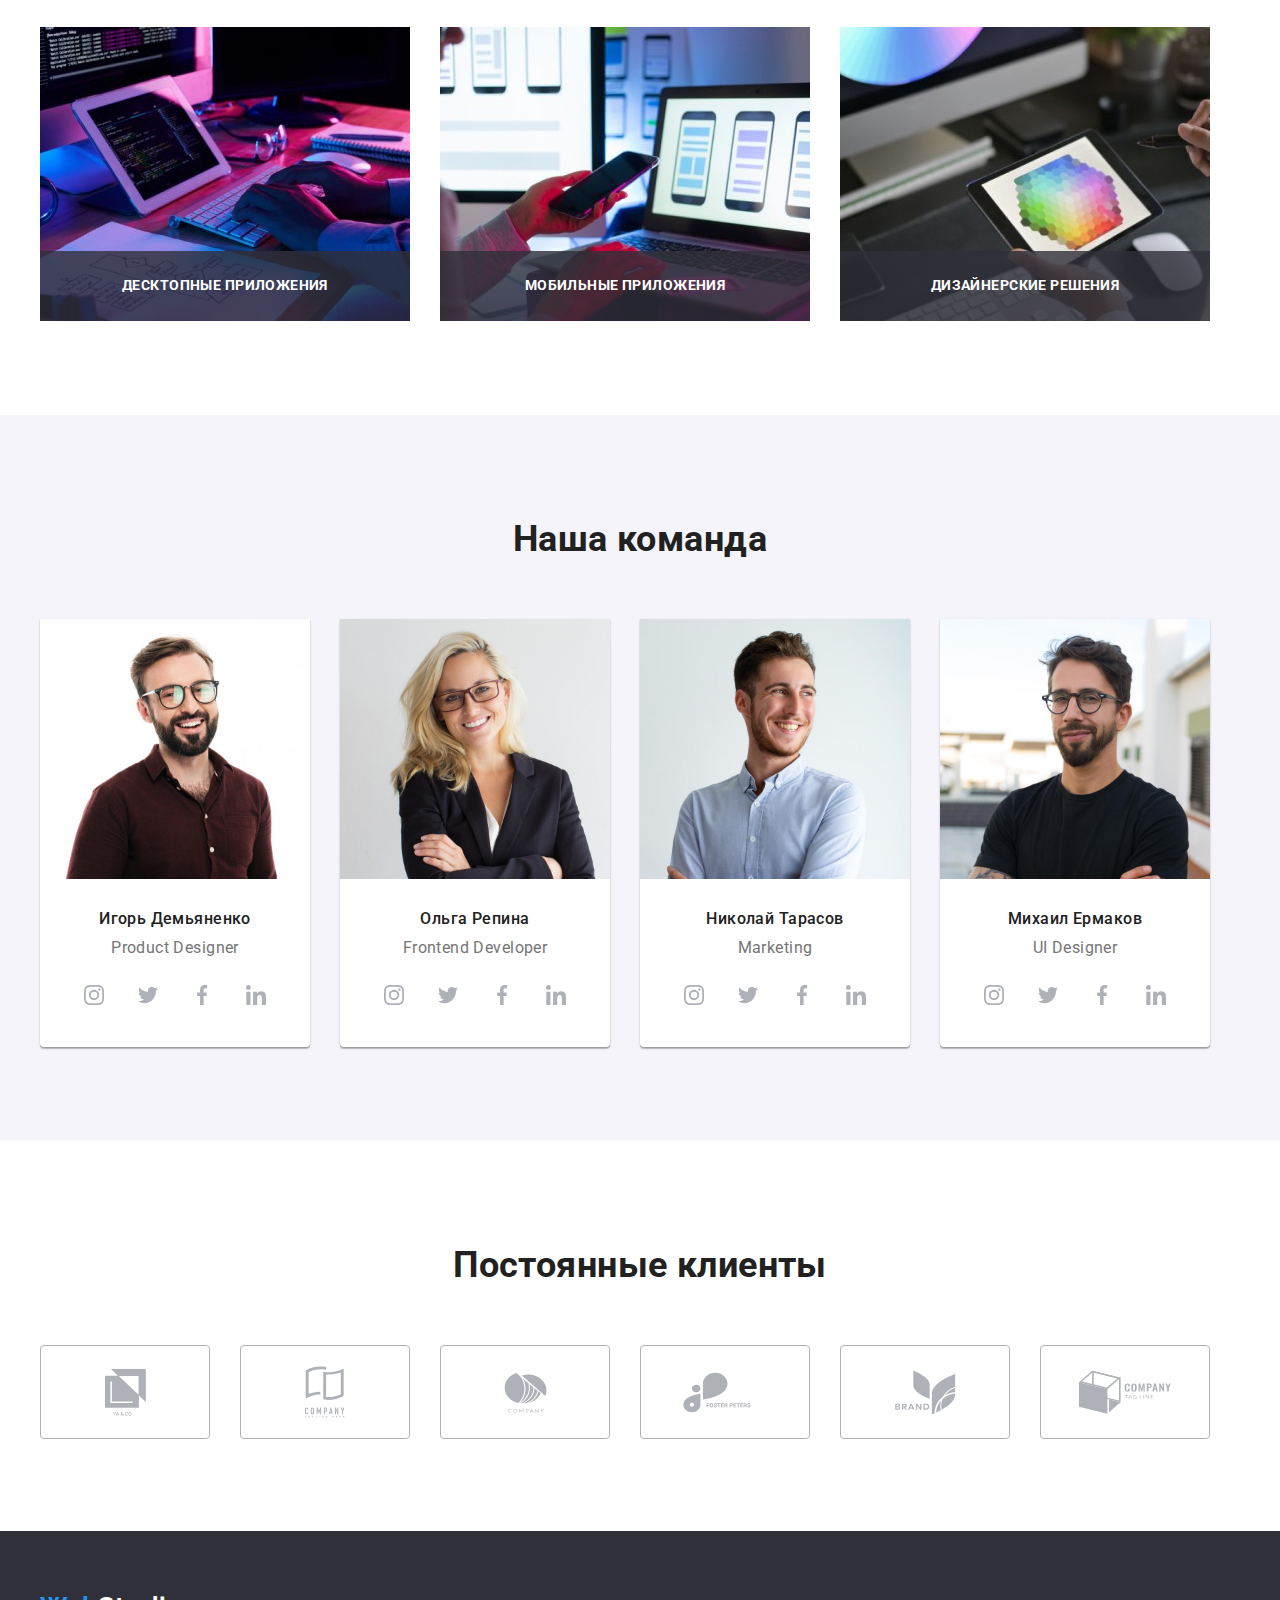
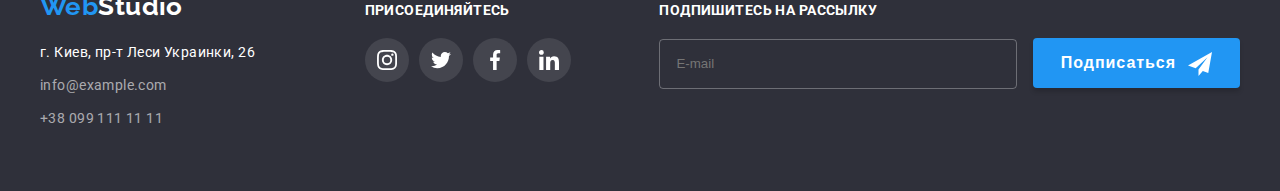
==== commit da0ffbb2: "add styles for modal's form and footer's form" ====
--- a/index.html
+++ b/index.html
@@ -450,13 +450,31 @@
               </li>
             </ul>
           </div>
+          <div class="spam">
+            <label for="spam-email"
+              ><p class="spam-title">Подпишитесь на рассылку</p></label
+            >
+            <form class="spam-form" action="" autocomplete="off">
+              <input
+                class="spam-email"
+                type="email"
+                id="spam-email"
+                placeholder="E-mail"
+              />
+              <button class="spam-form-btn" type="submit">
+                <span>Подписаться</span
+                ><svg class="spam-icon" width="24" height="24">
+                  <use href="./images/icons.svg#send"></use>
+                </svg>
+              </button>
+            </form>
+          </div>
         </div>
       </div>
     </footer>
 
     <!-- modal window -->
-    <!-- <div class="backdrop is-hidden" data-modal> -->
-    <div class="backdrop" data-modal>
+    <div class="backdrop is-hidden" data-modal>
       <div class="modal">
         <button class="modal-close-btn" type="button" data-modal-close>
           <svg class="close-icon" width="11" height="11">
@@ -501,13 +519,22 @@
             ></textarea>
           </label>
 
-          <div class="agreement">
+          <p class="agreement">
             <label class="">
-              <input type="checkbox" name="" id="" value="agree" />
-              <span> Соглашаюсь с рассылкой и принимаю </span>
+              <input
+                class="visually-hidden"
+                type="checkbox"
+                name="agree"
+                id=""
+                value="agree"
+              />
+              <svg class="agreement-icon" width="16" height="15">
+                <use href="./images/icons.svg#check"></use>
+              </svg>
+              <span>Соглашаюсь с рассылкой и принимаю </span>
             </label>
             <a href="">Условия договора</a>
-          </div>
+          </p>
           <button class="btn-submit" type="submit">Отправить</button>
         </form>
       </div>
--- a/css/styles.css
+++ b/css/styles.css
@@ -10,7 +10,9 @@
   --brd-card-title: #eeeeee;
   --icon-color: #afb1b8;
   --timing-function: cubic-bezier(0.4, 0, 0.2, 1);
-  --trans-duration: 250ms;
+  /* --trans-duration: 250ms; */
+  --trans-duration: 500ms;
+  --placeholder-text-color: rgba(117, 117, 117, 0.5);
 }
 
 /*========== common =========== */
@@ -79,7 +81,7 @@
   text-align: center;
 }
 
-.visually-hidden:not(:focus):not(:active) {
+/* .visually-hidden:not(:focus):not(:active) {
   position: absolute;
 
   width: 1px;
@@ -92,6 +94,24 @@
   clip-path: inset(100%);
   clip: rect(0 0 0 0);
   overflow: hidden;
+} */
+
+.visually-hidden {
+  position: absolute;
+
+  width: 1px;
+  height: 1px;
+  margin: -1px;
+  border: 0;
+  padding: 0;
+
+  white-space: nowrap;
+  clip-path: inset(100%);
+  clip: rect(0 0 0 0);
+  overflow: hidden;
+
+  outline: 0;
+  outline-offset: 0;
 }
 
 /* =========== Logo =============== */
@@ -480,10 +500,12 @@
 
 .wrapper {
   display: flex;
+  align-items: baseline;
+  justify-content: space-between;
 }
 
 .addresses {
-  margin-right: 70px;
+  /* margin-right: 70px; */
 }
 
 footer .logo {
@@ -521,9 +543,8 @@
   color: var(--accent-color);
 }
 
-.social {
-  margin-top: 12px;
-}
+/* social links */
+
 .social-title {
   margin-bottom: 20px;
 
@@ -537,6 +558,70 @@
 
 footer .social-link-icon {
   fill: var(--white-color);
+}
+
+/* form for spam)) */
+
+.spam-email {
+  height: 50px;
+  width: 358px;
+  border: 1px solid rgba(255, 255, 255, 0.3);
+  box-sizing: border-box;
+
+  padding-left: 16px;
+  padding-right: 16px;
+  margin-right: 12px;
+  border-radius: 4px;
+
+  color: var(--white-color);
+
+  background-color: inherit;
+}
+
+.spam-title {
+  margin-bottom: 20px;
+
+  font-weight: 700;
+  text-transform: uppercase;
+}
+
+.spam-form-btn {
+  /* display: block; */
+  /* margin-left: auto;
+  margin-right: auto;
+  margin-top: 30px; */
+
+  border-radius: 4px;
+  border: none;
+
+  font-size: 16px;
+  font-weight: 700;
+  line-height: 1.87;
+  letter-spacing: 0.06em;
+  color: var(--white-color);
+
+  background-color: var(--accent-color);
+  padding: 10px 28px;
+  box-shadow: 0px 4px 4px rgba(0, 0, 0, 0.15);
+
+  cursor: pointer;
+  transition: background-color var(--trans-duration) var(--timing-function);
+}
+
+.spam-icon {
+  vertical-align: middle;
+  margin-left: 12px;
+  fill: var(--white-color);
+}
+
+.spam-form-btn:hover,
+.spam-form-btn:focus {
+  background-color: var(--btn-hover);
+}
+
+.spam-form:focus-within .spam-email {
+  outline: none;
+  border-color: var(--accent-color);
 }
 
 /* =============== portfolio ================== */
@@ -738,12 +823,19 @@
   display: block;
 
   margin-bottom: 28px;
-
-  color: red;
 }
 
 .form-field:last-child {
   margin-bottom: 20px;
+}
+
+.form-field:focus-within .form-icon {
+  fill: var(--accent-color);
+}
+
+.form-field:focus-within .form-input {
+  outline: none;
+  border-color: var(--accent-color);
 }
 
 .form-input {
@@ -758,9 +850,14 @@
   font-size: 12px;
   line-height: 1.17;
   letter-spacing: 0.01em;
-  /* color: inherit; */
+  color: inherit;
 
   background-color: #fff;
+  transition: border-color var(--trans-duration) var(--timing-function);
+}
+
+.form-input::placeholder {
+  color: var(--placeholder-text-color);
 }
 
 textarea.form-input {
@@ -782,9 +879,6 @@
   line-height: 1.17;
   letter-spacing: 0.01em;
   color: var(--second-color);
-  /* color: inherit; */
-
-  outline: 1px dotted red;
 }
 
 .form-icon {
@@ -792,10 +886,44 @@
   top: 50%;
   left: 12px;
   transform: translateY(-50%);
+  fill: var(--main-color);
+  transition: fill var(--trans-duration) var(--timing-function);
 }
 
 .agreement {
   text-align: center;
+  color: var(--second-color);
+}
+
+.agreement a {
+  text-decoration: underline;
+  color: var(--accent-color);
+}
+
+.agreement-icon {
+  vertical-align: middle;
+  width: 16px;
+  height: 15px;
+  border: 2px solid var(--main-color);
+  border-radius: 2px;
+  margin-right: 5px;
+
+  fill: var(--white-color);
+  background-color: var(--white-color);
+  /* transition: fill var(--trans-duration) var(--timing-function); */
+  transition-property: background-color, border-color;
+  transition-duration: var(--trans-duration);
+  transition-timing-function: var(--timing-function);
+}
+
+.agreement input[type='checkbox']:hover + .agreement-icon,
+.agreement input[type='checkbox']:focus + .agreement-icon {
+  border-color: var(--accent-color);
+}
+
+.agreement input[type='checkbox']:checked + .agreement-icon {
+  background-color: var(--accent-color);
+  border: none;
 }
 
 .btn-submit {
@@ -817,6 +945,7 @@
   padding: 10px 55px;
   box-shadow: 0px 4px 4px rgba(0, 0, 0, 0.15);
 
+  cursor: pointer;
   transition: background-color var(--trans-duration) var(--timing-function);
 }
 
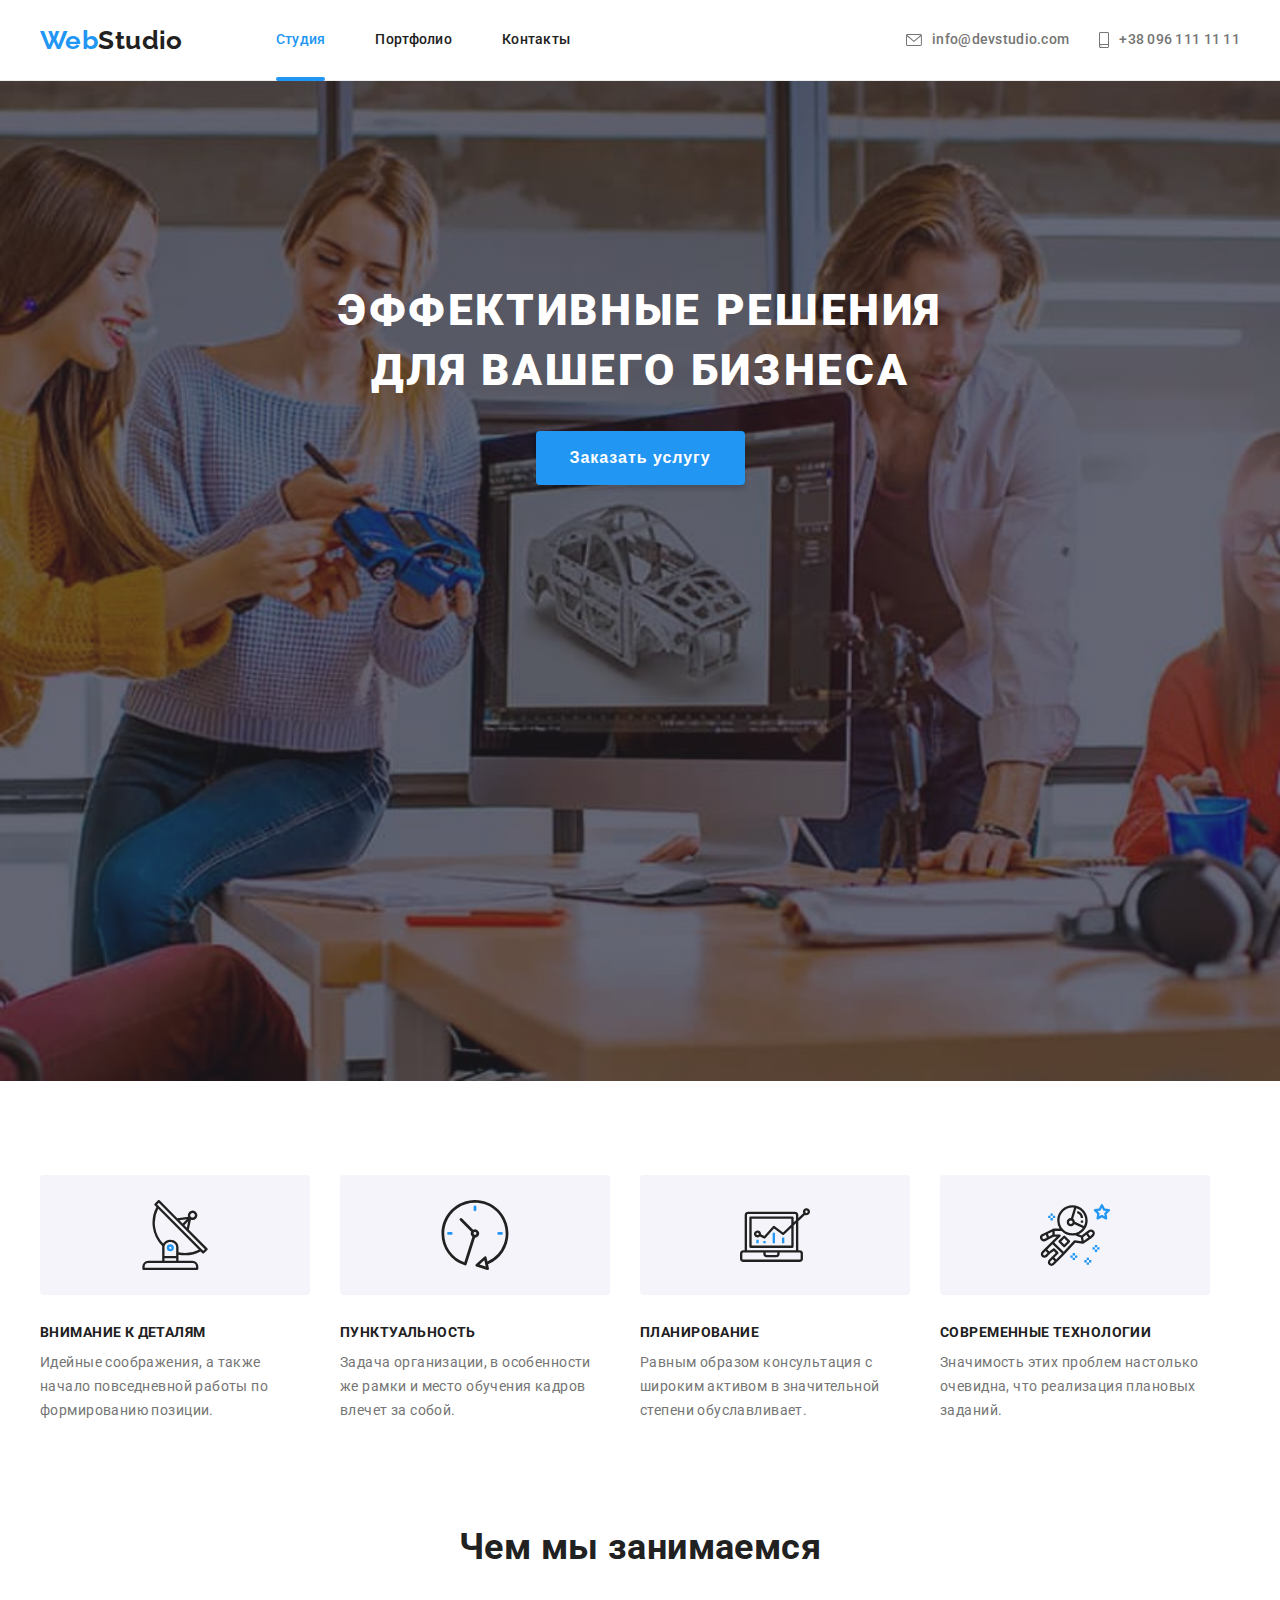
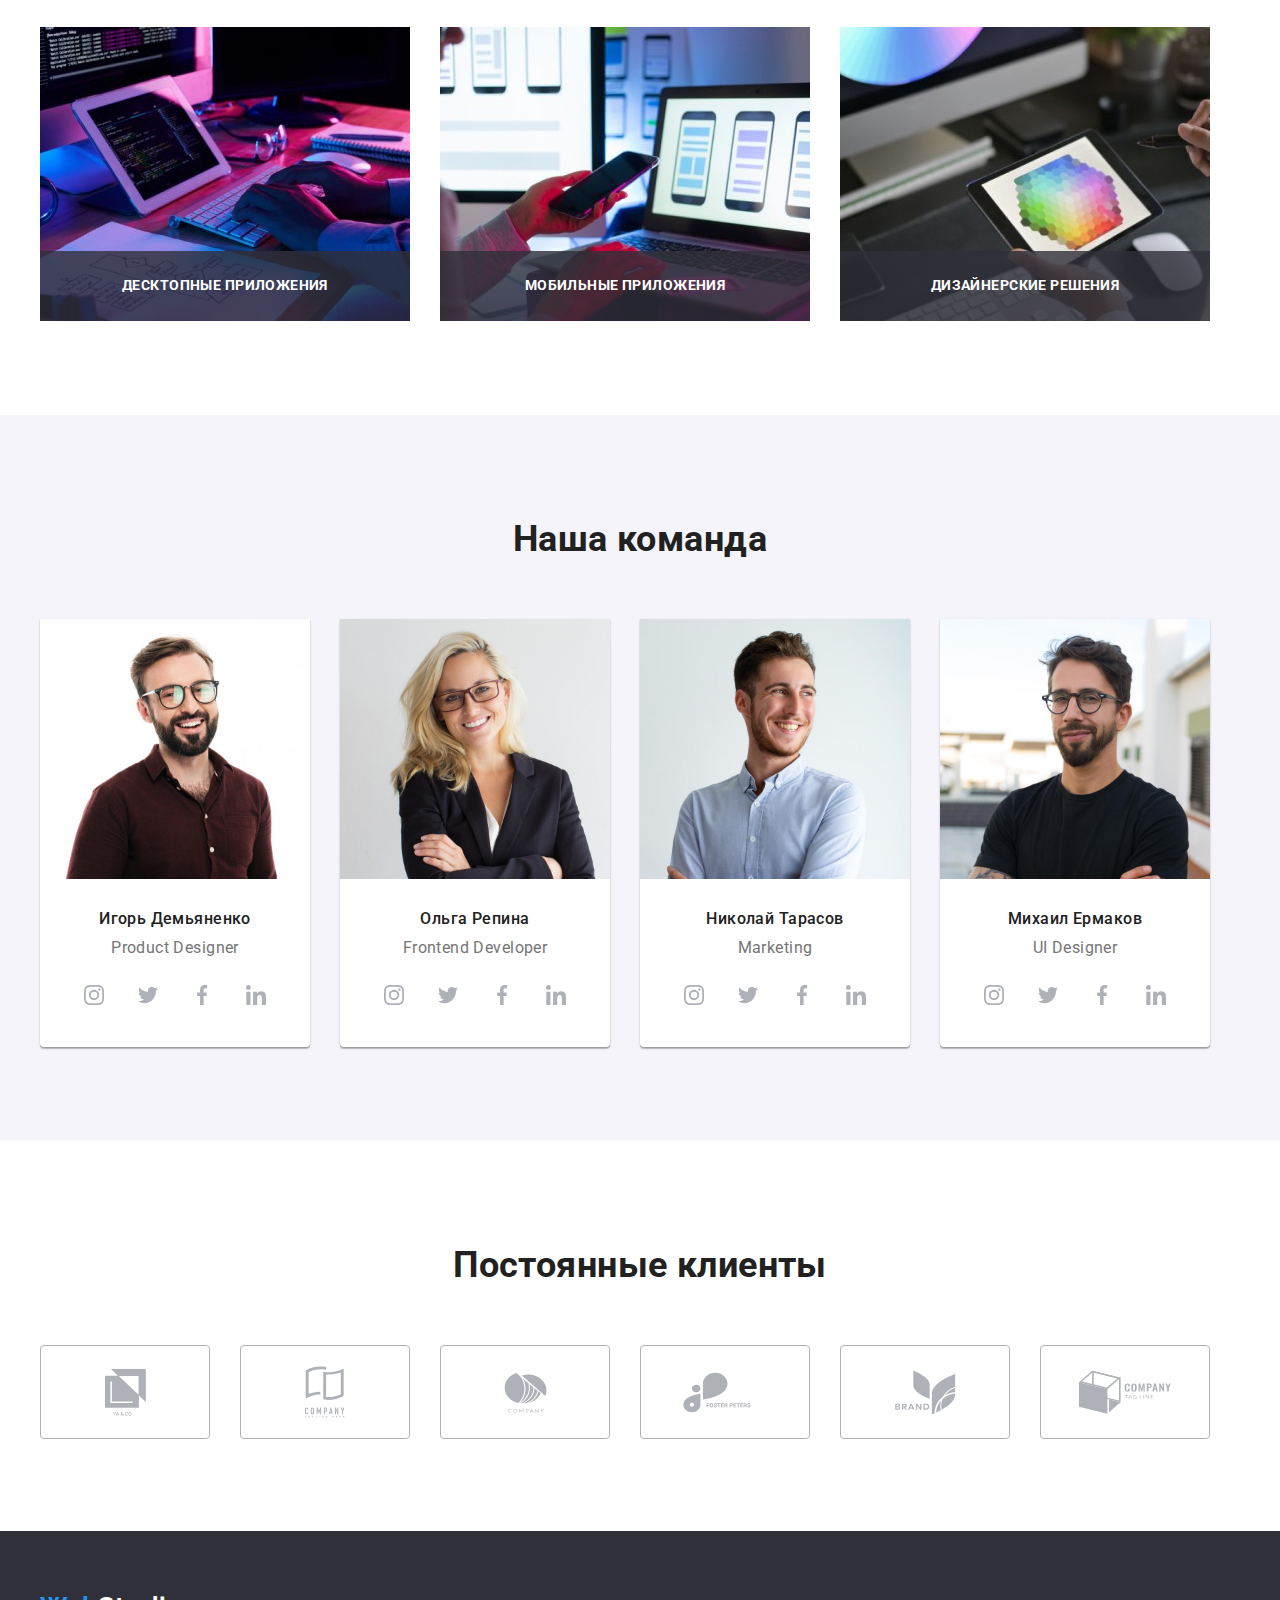
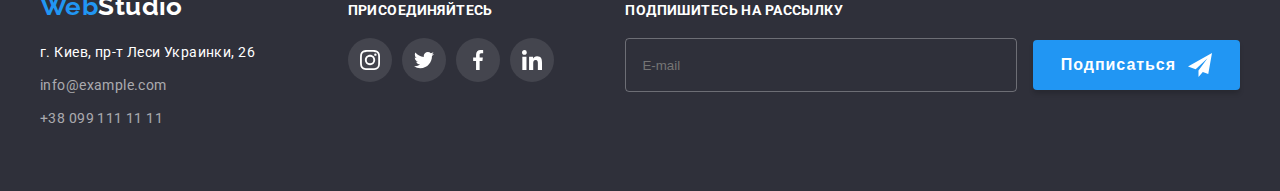
==== commit 2942c43a: "fixed some forms, add styles for forms, change filter buttons to radio" ====
--- a/index.html
+++ b/index.html
@@ -452,14 +452,16 @@
           </div>
           <div class="spam">
             <label for="spam-email"
-              ><p class="spam-title">Подпишитесь на рассылку</p></label
+              ><span class="spam-title">Подпишитесь на рассылку</span></label
             >
-            <form class="spam-form" action="" autocomplete="off">
+            <form class="spam-form" autocomplete="off">
               <input
                 class="spam-email"
                 type="email"
                 id="spam-email"
                 placeholder="E-mail"
+                title="Напишите свой ящик, чтоб получать рассылку"
+                required
               />
               <button class="spam-form-btn" type="submit">
                 <span>Подписаться</span
@@ -484,10 +486,18 @@
 
         <p class="modal-title">Оставьте свои данные, мы вам перезвоним</p>
 
-        <form action="" class="form" autocomplete="off">
+        <form class="form" method="GET" autocomplete="off">
           <label class="form-field">
             <span class="form-label">Имя</span>
-            <input class="form-input" type="text" name="name" />
+            <input
+              class="form-input"
+              type="text"
+              name="name"
+              title="Введите своё имя"
+              minlength="2"
+              maxlength="30"
+              required
+            />
             <svg class="form-icon" width="18" height="18">
               <use href="./images/icons.svg#person"></use>
             </svg>
@@ -495,7 +505,15 @@
 
           <label class="form-field">
             <span class="form-label">Телефон</span>
-            <input class="form-input" type="tel" name="phone" id="" />
+            <input
+              class="form-input"
+              type="tel"
+              name="phone"
+              title="Ведите номер телефона"
+              minlength="3"
+              maxlength="14"
+              required
+            />
             <svg class="form-icon" width="18" height="18">
               <use href="./images/icons.svg#phone"></use>
             </svg>
@@ -503,7 +521,12 @@
 
           <label class="form-field">
             <span class="form-label">Почта</span>
-            <input class="form-input" type="email" name="email" id="" />
+            <input
+              class="form-input"
+              type="email"
+              name="email"
+              title="Введите почтовый ящик"
+            />
             <svg class="form-icon" width="18" height="18">
               <use href="./images/icons.svg#email"></use>
             </svg>
@@ -514,8 +537,9 @@
             <textarea
               class="form-input"
               name="form-comments"
-              id=""
               placeholder="Введите текст"
+              title="Тут можно написать свой комментарий"
+              maxlength="200"
             ></textarea>
           </label>
 
@@ -524,9 +548,8 @@
               <input
                 class="visually-hidden"
                 type="checkbox"
-                name="agree"
-                id=""
-                value="agree"
+                name="agreement"
+                value="ok"
               />
               <svg class="agreement-icon" width="16" height="15">
                 <use href="./images/icons.svg#check"></use>
--- a/css/styles.css
+++ b/css/styles.css
@@ -10,9 +10,9 @@
   --brd-card-title: #eeeeee;
   --icon-color: #afb1b8;
   --timing-function: cubic-bezier(0.4, 0, 0.2, 1);
-  /* --trans-duration: 250ms; */
-  --trans-duration: 500ms;
+  --trans-duration: 250ms;
   --placeholder-text-color: rgba(117, 117, 117, 0.5);
+  --footer-form-border: rgba(255, 255, 255, 0.3);
 }
 
 /*========== common =========== */
@@ -80,21 +80,6 @@
   line-height: 1.67;
   text-align: center;
 }
-
-/* .visually-hidden:not(:focus):not(:active) {
-  position: absolute;
-
-  width: 1px;
-  height: 1px;
-  margin: -1px;
-  border: 0;
-  padding: 0;
-
-  white-space: nowrap;
-  clip-path: inset(100%);
-  clip: rect(0 0 0 0);
-  overflow: hidden;
-} */
 
 .visually-hidden {
   position: absolute;
@@ -504,10 +489,6 @@
   justify-content: space-between;
 }
 
-.addresses {
-  /* margin-right: 70px; */
-}
-
 footer .logo {
   margin-bottom: 20px;
 
@@ -565,20 +546,21 @@
 .spam-email {
   height: 50px;
   width: 358px;
-  border: 1px solid rgba(255, 255, 255, 0.3);
-  box-sizing: border-box;
 
   padding-left: 16px;
   padding-right: 16px;
   margin-right: 12px;
   border-radius: 4px;
+  border: 1px solid var(--footer-form-border);
 
   color: var(--white-color);
 
   background-color: inherit;
+  transition: border-color var(--trans-duration) var(--timing-function);
 }
 
 .spam-title {
+  display: block;
   margin-bottom: 20px;
 
   font-weight: 700;
@@ -586,11 +568,6 @@
 }
 
 .spam-form-btn {
-  /* display: block; */
-  /* margin-left: auto;
-  margin-right: auto;
-  margin-top: 30px; */
-
   border-radius: 4px;
   border: none;
 
@@ -625,6 +602,8 @@
 }
 
 /* =============== portfolio ================== */
+
+/* portfolio filter */
 .portfolio .filter {
   margin-bottom: 50px;
   display: flex;
@@ -648,14 +627,18 @@
   transition-timing-function: var(--timing-function);
 }
 
-.portfolio .filter-button:hover,
-.portfolio .filter-button:focus {
+.filter-radio:checked + .filter-button,
+.portfolio .filter-button:hover {
   color: var(--white-color);
   background-color: var(--accent-color);
   box-shadow: 0px 3px 1px rgba(0, 0, 0, 0.1), 0px 1px 2px rgba(0, 0, 0, 0.08),
     0px 2px 2px rgba(0, 0, 0, 0.12);
 }
-
+.filter-radio:focus + .filter-button {
+  outline: 2px solid var(--second-color);
+}
+
+/* portfolio gallery */
 .gallery {
   display: flex;
   flex-wrap: wrap;
@@ -772,7 +755,6 @@
   padding: 40px;
 
   background-color: var(--white-color);
-
   box-shadow: 0px 1px 3px rgba(0, 0, 0, 0.12), 0px 1px 1px rgba(0, 0, 0, 0.14),
     0px 2px 1px rgba(0, 0, 0, 0.2);
 }
@@ -805,7 +787,7 @@
   fill: var(--accent-color);
 }
 
-/* --------- form ------------ */
+/* --------- modal form ------------ */
 
 .modal-title {
   margin-bottom: 30px;
@@ -814,7 +796,6 @@
   font-size: 20px;
   line-height: 1.15;
   text-align: center;
-
   color: var(--main-color);
 }
 
@@ -870,9 +851,6 @@
 
 .form-label {
   position: absolute;
-
-  /* display: inline-block; */
-  /* margin-bottom: 4px; */
   bottom: calc(100% + 4px);
 
   font-size: 12px;
@@ -910,7 +888,6 @@
 
   fill: var(--white-color);
   background-color: var(--white-color);
-  /* transition: fill var(--trans-duration) var(--timing-function); */
   transition-property: background-color, border-color;
   transition-duration: var(--trans-duration);
   transition-timing-function: var(--timing-function);
